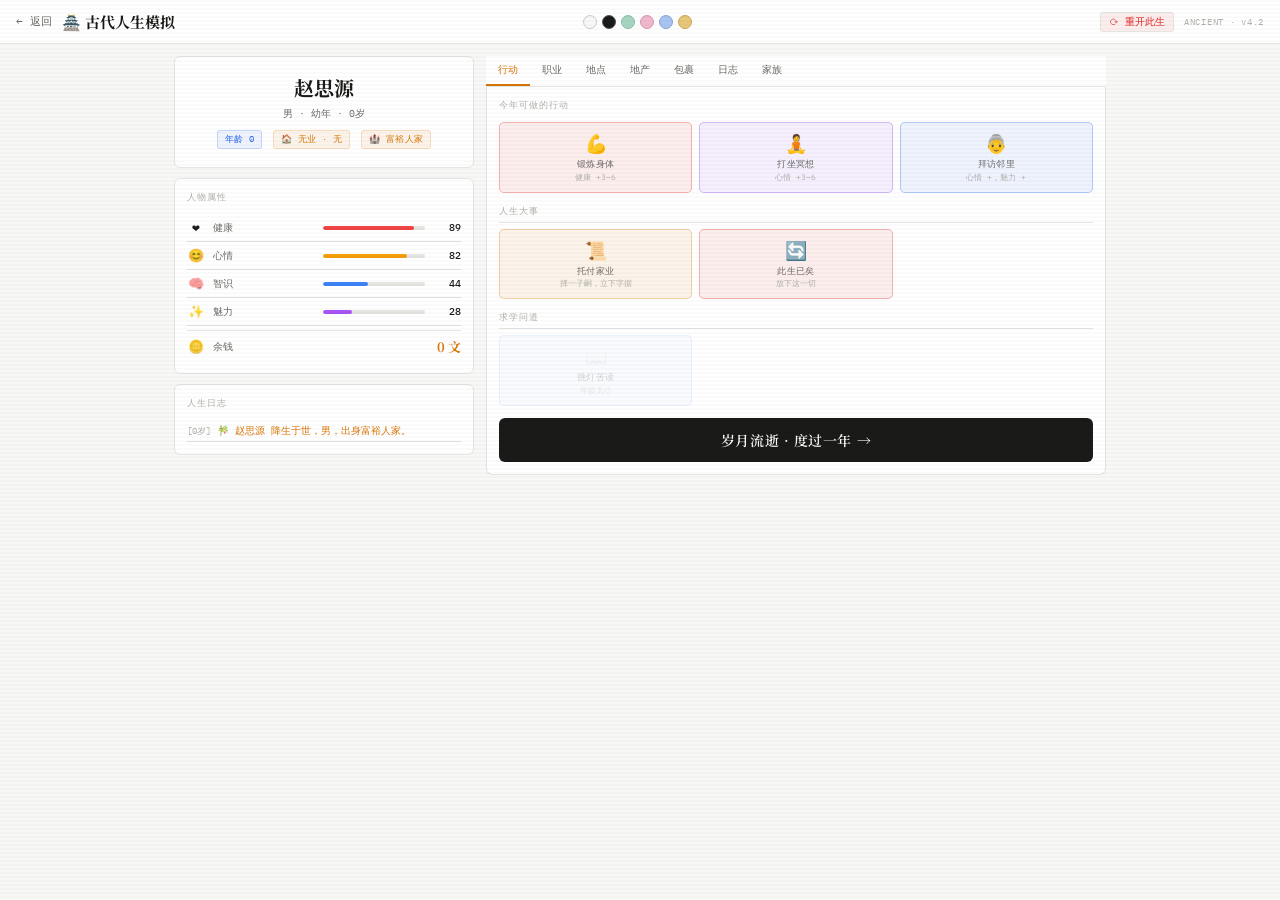
==== ancient.html @ 87bf8100 "4.2" ====
<!DOCTYPE html>
<html lang="zh-CN">
<head>
<meta charset="UTF-8">
<meta name="viewport" content="width=device-width, initial-scale=1.0">
<title>古代人生 · 摸鱼工作台</title>

<!-- CHANGELOG
{
  "version": "4.2",
  "icon": "🏯",
  "name": "古代人生模拟",
  "entries": [
    { "v": "4.2", "date": "2026-03-30", "items": [
      "科举系统重构：文试拆分为县试→府试→院试→乡试→会试→殿试六级，答题闯关制",
      "殿试新增写作玩法：随机主题，选风格与内容，契合度+智识加权计分，80分及第",
      "武试系统新增：武童试→武乡试→武会试→武殿试四级，回合制对决闯关",
      "新增武馆场所：习武强身，武试备考之所，与学堂并列于地点tab",
      "学堂武馆家世免费制：贫困全程付费，普通10岁前免费，富裕16岁前免费",
      "武馆年费逻辑：与学堂一致，缺钱自动退馆",
      "科举殿试得分决定初始官职品级：95分以上正三品，88分从五品，80分正七品",
      "新增药师专属玩法：接诊病人→选药材→研磨/煎煮→完成度结算熟练度",
      "新增行商专属玩法：跑商路线，京城出发两站回程，买卖货物，随机事件影响价格",
      "新增官员专属玩法：处理公文、颁布政策、调整税率，任期目标制，年末结算政绩",
      "新增地图数据：8个地点（清河县/安平镇/江南府/汴州城/西北边城/岭南道/海岛集市/西域商道）",
      "疾病库扩充：从6种增至12种，新增中暑/风湿/痢疾/目疾/心悸/饥寒交迫",
      "新增药材配方库：12种疾病各对应一张配方，含研磨/煎煮步骤",
      "职业数据调整：删除书生，官员改称文官，士兵/文官分别需武试/文试准入",
      "数据模块拆分：新增civil.js（科举数据）、locations.js（地图数据）"
    ]},
    { "v": "4.1", "date": "2026-03-29", "items": [
      "兄弟姐妹系统：每年有概率喜获兄弟姐妹，成年后自动婚配生育",
      "立遗嘱功能：可指定遗产继承人，未立遗嘱则自动分配",
      "子女金钱系统：子女拥有独立金钱，可给予零花钱",
      "子女职业系统：成年子女自动就业，获得俸禄",
      "子女教育体系：年满六岁可入学堂，每年需缴学费，囊中羞涩则被迫退学",
      "医馆新增调理身子/备孕调养/购置药材三大功能",
      "生育概率叠加机制：大夫调养与催子香囊效果可叠加",
      "礼品投其所好系统：根据NPC性格特质赠礼可获更高好感"
    ]},
    { "v": "4.0", "date": "2026-03-29", "items": [
      "子女互动界面全面改造，新增聊天、给零花钱、送礼功能",
      "新增外室系统，配偶妾室外室均可亲热生育",
      "提亲流程改为提亲/相亲机制",
      "地产系统重构，外室居住约束"
    ]}
  ]
}
CHANGELOG -->

<!-- 主题变量内联，确保无闪烁 -->
<style id="theme-vars">
[data-theme="white"]{--bg:#f8f8f6;--surface:#ffffff;--card:#ffffff;--border:#e4e4e0;--border-l:#d0d0cc;--text:#1a1a18;--muted:#6b6b66;--faint:#b0b0aa;--green:#16a34a;--green-l:rgba(22,163,74,.08);--amber:#d97706;--amber-l:rgba(217,119,6,.08);--blue:#2563eb;--blue-l:rgba(37,99,235,.08);--red:#dc2626;--red-l:rgba(220,38,38,.08);--purple:#7c3aed;--scanline:none}
[data-theme="dark"]{--bg:#0e0f0e;--surface:#141514;--card:#191a19;--border:#2a2b2a;--border-l:#363736;--text:#e8e8e4;--muted:#8a8a84;--faint:#4a4a46;--green:#4ade80;--green-l:rgba(74,222,128,.1);--amber:#fbbf24;--amber-l:rgba(251,191,36,.1);--blue:#60a5fa;--blue-l:rgba(96,165,250,.1);--red:#f87171;--red-l:rgba(248,113,113,.1);--purple:#c084fc;--scanline:repeating-linear-gradient(0deg,transparent,transparent 2px,rgba(0,0,0,.025) 2px,rgba(0,0,0,.025) 4px)}
[data-theme="mint"]{--bg:#f0f7f4;--surface:#ffffff;--card:#ffffff;--border:#c8e6da;--border-l:#a8d5c2;--text:#1a2e26;--muted:#5a7a6e;--faint:#a0bfb4;--green:#0d9063;--green-l:rgba(13,144,99,.08);--amber:#d97706;--amber-l:rgba(217,119,6,.08);--blue:#0369a1;--blue-l:rgba(3,105,161,.08);--red:#dc2626;--red-l:rgba(220,38,38,.08);--purple:#6d28d9;--scanline:none}
[data-theme="sakura"]{--bg:#fdf4f7;--surface:#ffffff;--card:#ffffff;--border:#f0d0dc;--border-l:#e0b0c0;--text:#2a1a20;--muted:#7a5060;--faint:#c4a0b0;--green:#16a34a;--green-l:rgba(22,163,74,.08);--amber:#d97706;--amber-l:rgba(217,119,6,.08);--blue:#7c3aed;--blue-l:rgba(124,58,237,.08);--red:#e11d48;--red-l:rgba(225,29,72,.08);--purple:#db2777;--scanline:none}
[data-theme="sky"]{--bg:#f0f6ff;--surface:#ffffff;--card:#ffffff;--border:#c8dcf8;--border-l:#a8c4f0;--text:#1a2040;--muted:#5060a0;--faint:#a0b0d8;--green:#0d9488;--green-l:rgba(13,148,136,.08);--amber:#d97706;--amber-l:rgba(217,119,6,.08);--blue:#2563eb;--blue-l:rgba(37,99,235,.08);--red:#dc2626;--red-l:rgba(220,38,38,.08);--purple:#7c3aed;--scanline:none}
[data-theme="warm"]{--bg:#fdf8f0;--surface:#ffffff;--card:#ffffff;--border:#ede0c8;--border-l:#d8c8a8;--text:#2a2018;--muted:#7a6040;--faint:#c0a878;--green:#16a34a;--green-l:rgba(22,163,74,.08);--amber:#d97706;--amber-l:rgba(217,119,6,.08);--blue:#2563eb;--blue-l:rgba(37,99,235,.08);--red:#dc2626;--red-l:rgba(220,38,38,.08);--purple:#7c3aed;--scanline:none}
</style>
<!-- 立即应用主题，避免闪白 -->
<script>(function(){var t=localStorage.getItem('moyu-theme')||'white';document.documentElement.setAttribute('data-theme',t);})();</script>

<link rel="stylesheet" href="modules/ancient/ancient.css">
</head>
<body>

<!-- 顶栏 -->
<div class="topbar">
  <div style="display:flex;align-items:center;gap:10px">
    <button class="back" onclick="history.back()">← 返回</button>
    <span class="topbar-title">🏯 古代人生模拟</span>
  </div>
  <div style="display:flex;gap:5px;align-items:center">
    <button onclick="st('white')" title="纸白" style="width:14px;height:14px;border-radius:50%;background:#f8f8f6;border:1px solid #ccc;cursor:pointer;padding:0"></button>
    <button onclick="st('dark')"  title="暗黑" style="width:14px;height:14px;border-radius:50%;background:#191a19;border:1px solid #555;cursor:pointer;padding:0"></button>
    <button onclick="st('mint')"  title="薄荷" style="width:14px;height:14px;border-radius:50%;background:#a8d5c2;border:1px solid #8abfaa;cursor:pointer;padding:0"></button>
    <button onclick="st('sakura')"title="樱花" style="width:14px;height:14px;border-radius:50%;background:#f0b8cc;border:1px solid #d898b0;cursor:pointer;padding:0"></button>
    <button onclick="st('sky')"   title="天空" style="width:14px;height:14px;border-radius:50%;background:#a8c4f0;border:1px solid #88a4d8;cursor:pointer;padding:0"></button>
    <button onclick="st('warm')"  title="暖橙" style="width:14px;height:14px;border-radius:50%;background:#e8c878;border:1px solid #c8a858;cursor:pointer;padding:0"></button>
  </div>
  <div style="display:flex;align-items:center;gap:10px">
    <button onclick="confirmRestart()" style="font-size:10px;padding:2px 8px;border-radius:3px;border:1px solid var(--border);background:var(--red-l);color:var(--red);cursor:pointer;font-family:var(--mono)">⟳ 重开此生</button>
    <span style="font-size:9px;color:var(--faint);letter-spacing:.08em">ANCIENT · v4.2</span>
  </div>
</div>

<!-- 主内容区 -->
<div id="app-main"></div>

<!-- 标准弹窗 -->
<div class="modal-overlay" id="modal" onclick="modalBgClick(event)">
  <div class="modal-box" id="modal-box">
    <div class="modal-title" id="modal-title"></div>
    <div class="modal-sub"   id="modal-sub"></div>
    <div class="modal-opts"  id="modal-opts"></div>
    <div class="modal-actions" id="modal-actions"></div>
  </div>
</div>

<!-- 全屏地点模态框 -->
<div class="venue-overlay" id="venue-overlay">
  <div class="venue-header">
    <button class="btn br" onclick="closeVenue()" style="font-size:10px;padding:4px 10px">← 离开</button>
    <div>
      <div id="venue-title" style="font-family:var(--serif);font-size:15px;font-weight:700"></div>
      <div id="venue-desc"  style="font-size:9px;color:var(--muted)"></div>
    </div>
    <div style="margin-left:auto;font-size:9px;color:var(--faint)" id="venue-year-status"></div>
  </div>
  <div class="venue-body" id="venue-body"></div>
  <div class="stamina-bar-wrap">
    <span style="font-size:9px;color:var(--muted)">⚡ 体力</span>
    <div class="stamina-bar"><div class="stamina-fill" id="stamina-fill"></div></div>
    <span style="font-size:9px;color:var(--muted)" id="stamina-val"></span>
    <button class="btn bg" onclick="restStamina()" style="font-size:9px;padding:3px 8px;margin-left:8px">休息补力</button>
  </div>
</div>

<!-- 入口：按顺序加载所有模块 -->
<script src="modules/ancient/data/names.js"></script>
<script src="modules/ancient/data/family.js"></script>
<script src="modules/ancient/data/estates.js"></script>
<script src="modules/ancient/data/jobs.js"></script>
<script src="modules/ancient/data/items.js"></script>
<script src="modules/ancient/data/events.js"></script>
<script src="modules/ancient/data/diseases.js"></script>
<script src="modules/ancient/data/civil.js"></script>
<script src="modules/ancient/data/locations.js"></script>
<script src="modules/ancient/data/naming.js"></script>
<script src="modules/ancient/core/state.js"></script>
<script src="modules/ancient/core/loop.js"></script>
<script src="modules/ancient/save.js"></script>
<script src="modules/ancient/ui/modal.js"></script>
<script src="modules/ancient/ui/render.js"></script>
<script src="modules/ancient/ui/tabs.js"></script>
<script src="modules/ancient/features/actions.js"></script>
<script src="modules/ancient/features/marriage.js"></script>
<script src="modules/ancient/features/social.js"></script>
<script src="modules/ancient/features/estate.js"></script>
<script src="modules/ancient/features/family.js"></script>
<script src="modules/ancient/features/health.js"></script>
<script src="modules/ancient/features/inherit.js"></script>
<script src="modules/ancient/systems/shop.js"></script>
<script src="modules/ancient/systems/venue.js"></script>
<script src="modules/ancient/systems/disease.js"></script>
<script src="modules/ancient/systems/career.js"></script>
<script src="modules/ancient/systems/school.js"></script>
<script src="modules/ancient/systems/jobplay.js"></script>
<script src="modules/ancient/main.js"></script>
</body>
</html>
---- modules/ancient/ancient.css ----
@import url('https://fonts.googleapis.com/css2?family=IBM+Plex+Mono:wght@300;400;500;600&family=Noto+Serif+SC:wght@400;600;700&display=swap');
:root{--mono:'IBM Plex Mono',monospace;--serif:'Noto Serif SC',serif;}
*{box-sizing:border-box;margin:0;padding:0}
body{font-family:var(--mono);background:var(--bg);color:var(--text);font-size:12px;min-height:100vh}
body::after{content:'';position:fixed;inset:0;background:repeating-linear-gradient(0deg,transparent,transparent 2px,rgba(0,0,0,.02) 2px,rgba(0,0,0,.02) 4px);pointer-events:none;z-index:9999}
.topbar{background:var(--surface);border-bottom:1px solid var(--border);height:44px;display:flex;align-items:center;justify-content:space-between;padding:0 16px;position:sticky;top:0;z-index:100}
.back{font-size:11px;color:var(--muted);cursor:pointer;background:none;border:none;font-family:var(--mono)}.back:hover{color:var(--text)}
.topbar-title{font-family:var(--serif);font-size:15px;font-weight:700}
.main{padding:12px 14px 32px;max-width:960px;margin:0 auto}
.main-grid{display:grid;grid-template-columns:300px 1fr;gap:12px;align-items:start}
.card{background:var(--card);border:1px solid var(--border);border-radius:6px;padding:12px;margin-bottom:10px}
.card:last-child{margin-bottom:0}
.ct{font-size:9px;color:var(--faint);text-transform:uppercase;letter-spacing:.12em;margin-bottom:10px}
.avatar-card{background:var(--card);border:1px solid var(--border);border-radius:6px;padding:16px;margin-bottom:10px;text-align:center}
.avatar-emoji{font-size:48px;line-height:1;margin-bottom:8px}
.avatar-name{font-family:var(--serif);font-size:20px;font-weight:700;color:var(--text)}
.avatar-meta{font-size:10px;color:var(--muted);margin-top:4px;line-height:1.6}
.avatar-tag{display:inline-block;padding:2px 7px;border-radius:3px;font-size:9px;margin:2px;letter-spacing:.04em}
.tag-age{background:var(--blue-l);color:var(--blue);border:1px solid rgba(37,99,235,.2)}
.tag-job{background:var(--amber-l);color:var(--amber);border:1px solid rgba(217,119,6,.2)}
.tag-alive{background:var(--green-l);color:var(--green);border:1px solid rgba(22,163,74,.2)}
.tag-dead{background:var(--red-l);color:var(--red);border:1px solid rgba(220,38,38,.2)}
.tag-married{background:rgba(124,58,237,.08);color:var(--purple);border:1px solid rgba(124,58,237,.2)}
.tag-family{background:rgba(217,119,6,.08);color:var(--amber);border:1px solid rgba(217,119,6,.2)}
.tag-sick{background:var(--red-l);color:var(--red);border:1px solid rgba(220,38,38,.3);animation:sickPulse 2s ease infinite}
@keyframes sickPulse{0%,100%{opacity:1}50%{opacity:.5}}
.stat-row{display:flex;align-items:center;gap:8px;padding:5px 0;border-bottom:1px solid var(--border)}
.stat-row:last-child{border-bottom:none}
.stat-icon{font-size:13px;width:18px;text-align:center;flex-shrink:0}
.stat-label{font-size:10px;color:var(--muted);flex:1}
.stat-bar{flex:1;height:5px;background:var(--border);border-radius:3px;overflow:hidden;max-width:80px}
.stat-fill{height:100%;border-radius:3px;transition:width .4s}
.stat-val{font-size:10px;font-weight:500;width:28px;text-align:right}
.action-grid{display:grid;grid-template-columns:1fr 1fr 1fr;gap:7px;margin-bottom:8px}
.action-btn{background:var(--bg);border:1px solid var(--border);border-radius:5px;padding:9px 6px;text-align:center;cursor:pointer;transition:all .15s;font-family:var(--mono);position:relative;overflow:hidden}
.action-btn:hover:not(:disabled){border-color:var(--border-l);background:var(--surface);transform:translateY(-1px)}
.action-btn:disabled{opacity:.3;cursor:not-allowed}
.action-btn .ab-icon{font-size:18px;margin-bottom:3px}
.action-btn .ab-name{font-size:9px;color:var(--muted);letter-spacing:.03em;line-height:1.3}
.action-btn .ab-cost{font-size:8px;color:var(--faint);margin-top:2px}
.action-btn.ab-amber{border-color:rgba(217,119,6,.3);background:var(--amber-l)}.action-btn.ab-amber:hover:not(:disabled){background:rgba(217,119,6,.15)}
.action-btn.ab-green{border-color:rgba(22,163,74,.3);background:var(--green-l)}.action-btn.ab-green:hover:not(:disabled){background:rgba(22,163,74,.15)}
.action-btn.ab-red{border-color:rgba(220,38,38,.3);background:var(--red-l)}.action-btn.ab-red:hover:not(:disabled){background:rgba(220,38,38,.15)}
.action-btn.ab-blue{border-color:rgba(37,99,235,.3);background:var(--blue-l)}.action-btn.ab-blue:hover:not(:disabled){background:rgba(37,99,235,.15)}
.action-btn.ab-purple{border-color:rgba(124,58,237,.3);background:rgba(124,58,237,.08)}.action-btn.ab-purple:hover:not(:disabled){background:rgba(124,58,237,.15)}
@keyframes btnRipple{0%{transform:scale(0);opacity:.6}100%{transform:scale(2.5);opacity:0}}
@keyframes btnSuccess{0%{opacity:1}50%{opacity:.7}100%{opacity:1}}
.action-btn.clicked{animation:btnSuccess .3s ease}
.btn-ripple{position:absolute;width:60px;height:60px;border-radius:50%;background:rgba(255,255,255,.35);transform:scale(0);pointer-events:none;animation:btnRipple .45s ease-out forwards}
@keyframes resultFlash{0%{opacity:0;transform:translateY(-4px)}30%{opacity:1;transform:translateY(0)}80%{opacity:1}100%{opacity:0;transform:translateY(-4px)}}
.result-chip{position:absolute;top:-22px;left:50%;transform:translateX(-50%);background:var(--text);color:var(--bg);padding:2px 8px;border-radius:10px;font-size:9px;white-space:nowrap;pointer-events:none;animation:resultFlash 1.6s ease forwards;z-index:10}
.result-chip.good{background:var(--green);color:#fff}
.result-chip.bad{background:var(--red);color:#fff}
.result-chip.info{background:var(--muted);color:#fff}
.log-wrap{background:var(--bg);border:1px solid var(--border);border-radius:4px;height:220px;overflow-y:auto;padding:8px 10px;scrollbar-width:thin;scrollbar-color:var(--border) transparent}
.log-wrap::-webkit-scrollbar{width:3px}.log-wrap::-webkit-scrollbar-thumb{background:var(--border)}
.log-entry{padding:3px 0;border-bottom:1px solid var(--border);font-size:10px;line-height:1.5}
.log-entry:last-child{border-bottom:none}
.log-age{color:var(--faint);margin-right:6px;font-size:9px}
.log-good{color:var(--green)}.log-bad{color:var(--red)}.log-event{color:var(--amber)}.log-info{color:var(--muted)}
.family-item{display:flex;align-items:center;gap:8px;padding:6px 0;border-bottom:1px solid var(--border)}
.family-item:last-child{border-bottom:none}
.fi-icon{font-size:18px;flex-shrink:0}
.fi-info{flex:1}
.fi-name{font-size:11px;font-weight:500}
.fi-rel{font-size:9px;color:var(--faint);margin-top:1px}
.fi-btn{font-size:9px;padding:2px 8px;border-radius:3px;border:1px solid var(--border);background:var(--bg);cursor:pointer;font-family:var(--mono);color:var(--muted)}
.fi-btn:hover{color:var(--text);border-color:var(--border-l)}
.fi-btn:disabled{opacity:.3;cursor:not-allowed}
.obituary{text-align:center;padding:24px 16px}
.obit-icon{font-size:52px;margin-bottom:12px}
.obit-title{font-family:var(--serif);font-size:22px;font-weight:700;margin-bottom:6px}
.obit-sub{font-size:11px;color:var(--muted);line-height:1.7;margin-bottom:20px}
.obit-stats{display:grid;grid-template-columns:repeat(3,1fr);gap:8px;margin-bottom:20px}
.os{background:var(--bg);border:1px solid var(--border);border-radius:5px;padding:10px}
.os-val{font-size:18px;font-weight:600;color:var(--amber)}
.os-lbl{font-size:9px;color:var(--faint);margin-top:2px;letter-spacing:.06em}
.inherit-list{margin-bottom:16px}
.inherit-item{display:flex;align-items:center;justify-content:space-between;padding:7px 10px;background:var(--bg);border:1px solid var(--border);border-radius:4px;margin-bottom:6px;cursor:pointer;transition:all .15s}
.inherit-item:hover{border-color:var(--amber)}
.ii-left{display:flex;align-items:center;gap:8px}
.ii-icon{font-size:20px}
.ii-name{font-size:11px;font-weight:500}
.ii-rel{font-size:9px;color:var(--faint)}
.ii-age{font-size:10px;color:var(--amber)}
/* Modal */
.modal-overlay{position:fixed;inset:0;background:rgba(0,0,0,.4);backdrop-filter:blur(3px);z-index:350;display:flex;align-items:center;justify-content:center;opacity:0;pointer-events:none;transition:opacity .2s}
.modal-overlay.show{opacity:1;pointer-events:all}
.modal-box{background:var(--surface);border:1px solid var(--border-l);border-radius:10px;width:min(440px,92vw);padding:20px;transform:translateY(12px) scale(.97);transition:transform .22s cubic-bezier(.34,1.3,.64,1);box-shadow:0 20px 50px rgba(0,0,0,.15);max-height:80vh;overflow-y:auto}
.modal-overlay.show .modal-box{transform:none}
.modal-title{font-family:var(--serif);font-size:16px;font-weight:700;margin-bottom:6px}
.modal-sub{font-size:10px;color:var(--muted);margin-bottom:16px;line-height:1.6}
.modal-opts{display:flex;flex-direction:column;gap:6px;margin-bottom:14px}
.modal-opt{padding:9px 12px;background:var(--bg);border:1px solid var(--border);border-radius:5px;cursor:pointer;font-size:11px;font-family:var(--mono);transition:all .12s;display:flex;justify-content:space-between;align-items:center}
.modal-opt:hover{border-color:var(--amber);background:var(--amber-l)}
.modal-opt-cost{font-size:9px;color:var(--faint)}
.modal-actions{display:flex;gap:8px;justify-content:flex-end}
.mclose{padding:6px 16px;border-radius:4px;border:1px solid var(--border);background:var(--bg);color:var(--muted);cursor:pointer;font-family:var(--mono);font-size:11px}
.mclose:hover{color:var(--text)}
.mconfirm{padding:6px 16px;border-radius:4px;border:none;background:var(--text);color:var(--bg);cursor:pointer;font-family:var(--mono);font-size:11px}
.mconfirm:hover{opacity:.85}
/* Fullscreen venue modal */
.venue-overlay{position:fixed;inset:0;background:var(--bg);z-index:300;display:flex;flex-direction:column;opacity:0;pointer-events:none;transition:opacity .25s}
.venue-overlay.show{opacity:1;pointer-events:all}
.venue-header{background:var(--surface);border-bottom:1px solid var(--border);padding:12px 16px;display:flex;align-items:center;gap:12px}
.venue-body{flex:1;overflow-y:auto;padding:16px;max-width:700px;margin:0 auto;width:100%}
.venue-spot{background:var(--card);border:1px solid var(--border);border-radius:8px;padding:12px;margin-bottom:10px;cursor:pointer;transition:all .15s}
.venue-spot:hover{border-color:var(--amber);transform:translateY(-1px)}
.venue-spot-name{font-family:var(--serif);font-size:13px;font-weight:600;margin-bottom:3px}
.venue-spot-desc{font-size:10px;color:var(--muted);margin-bottom:6px}
.venue-spot-people{font-size:9px;color:var(--faint)}
.stamina-bar-wrap{background:var(--surface);border-top:1px solid var(--border);padding:10px 16px;display:flex;align-items:center;gap:10px}
.stamina-bar{flex:1;height:6px;background:var(--border);border-radius:3px;overflow:hidden;max-width:200px}
.stamina-fill{height:100%;border-radius:3px;background:var(--green);transition:width .3s}
/* Next btn */
.next-btn{width:100%;padding:12px;background:var(--text);color:var(--bg);border:none;border-radius:6px;font-family:var(--serif);font-size:14px;font-weight:600;cursor:pointer;letter-spacing:.04em;transition:opacity .15s;margin-top:4px}
.next-btn:hover{opacity:.85}
.next-btn:disabled{opacity:.3;cursor:not-allowed}
/* Tabs */
.tabs{display:flex;background:var(--surface);border-bottom:1px solid var(--border);overflow-x:auto;margin-bottom:0}
.tab{padding:7px 12px;font-size:10px;color:var(--muted);cursor:pointer;border:none;border-bottom:2px solid transparent;background:none;font-family:var(--mono);white-space:nowrap;transition:all .12s}
.tab:hover{color:var(--text)}.tab.on{color:var(--amber);border-bottom-color:var(--amber)}
.panel{display:none}.panel.on{display:block}
.sec-head{font-size:9px;color:var(--faint);letter-spacing:.1em;text-transform:uppercase;margin:12px 0 6px;padding-bottom:4px;border-bottom:1px solid var(--border)}
.btn{display:inline-flex;align-items:center;justify-content:center;padding:5px 12px;border-radius:3px;font-size:11px;font-family:var(--mono);cursor:pointer;transition:all .12s;border:1px solid transparent}
.ba{background:var(--amber-l);color:var(--amber);border-color:rgba(217,119,6,.3)}.ba:hover:not(:disabled){background:rgba(217,119,6,.2)}
.bg{background:var(--green-l);color:var(--green);border-color:rgba(22,163,74,.3)}.bg:hover:not(:disabled){background:rgba(22,163,74,.2)}
.br{background:var(--red-l);color:var(--red);border-color:rgba(220,38,38,.3)}.br:hover:not(:disabled){background:rgba(220,38,38,.2)}
.bc{background:var(--blue-l);color:var(--blue);border-color:rgba(37,99,235,.3)}.bc:hover:not(:disabled){background:rgba(37,99,235,.2)}
.btn:disabled{opacity:.3;cursor:not-allowed}
@keyframes fadeUp{from{opacity:0;transform:translateY(8px)}to{opacity:1;transform:translateY(0)}}
.fadeup{animation:fadeUp .3s ease}
.job-rank{display:inline-block;padding:1px 5px;border-radius:2px;font-size:8px;background:var(--amber-l);color:var(--amber);border:1px solid rgba(217,119,6,.2);margin-left:4px}
.xp-bar-wrap{margin:4px 0 0}
.xp-bar{height:3px;background:var(--border);border-radius:2px;overflow:hidden}
.xp-fill{height:100%;border-radius:2px;background:var(--amber);transition:width .4s}
.shop-grid{display:grid;grid-template-columns:1fr 1fr;gap:7px}
.shop-item{background:var(--bg);border:1px solid var(--border);border-radius:5px;padding:9px;cursor:pointer;transition:all .12s;font-family:var(--mono)}
.shop-item:hover:not(.sold-out){border-color:var(--amber);background:var(--amber-l)}
.shop-item.sold-out{opacity:.4;cursor:not-allowed}
.si-icon{font-size:20px;margin-bottom:4px}
.si-name{font-size:10px;font-weight:500;margin-bottom:2px}
.si-desc{font-size:9px;color:var(--faint);line-height:1.4}
.si-price{font-size:10px;color:var(--amber);margin-top:4px;font-weight:600}
.inv-grid{display:grid;grid-template-columns:repeat(5,1fr);gap:6px;margin-bottom:8px}
.inv-slot{width:100%;aspect-ratio:1;background:var(--bg);border:1px solid var(--border);border-radius:4px;display:flex;flex-direction:column;align-items:center;justify-content:center;cursor:pointer;transition:all .12s;font-size:18px;position:relative}
.inv-slot.empty{cursor:default;opacity:.3}
.inv-slot:not(.empty):hover{border-color:var(--amber);background:var(--amber-l)}
.inv-slot .slot-name{font-size:7px;color:var(--faint);margin-top:2px;text-align:center;line-height:1.2}
.favor-bar{height:4px;background:var(--border);border-radius:2px;overflow:hidden;width:60px}
.favor-fill{height:100%;border-radius:2px;background:var(--purple);transition:width .4s}
.shop-item.job-book{border-color:rgba(217,119,6,.35);background:rgba(217,119,6,.05)}
.shop-item.job-book:hover:not(.sold-out){background:var(--amber-l)}
/* Sick badge */
.sick-badge{display:inline-block;padding:1px 5px;background:var(--red-l);color:var(--red);border:1px solid rgba(220,38,38,.3);border-radius:3px;font-size:8px;animation:sickPulse 2s infinite}
/* Year log cards */
.year-log-card{background:var(--bg);border:1px solid var(--border);border-radius:6px;padding:12px;margin-bottom:8px}
.year-log-badge{display:inline-block;padding:2px 6px;border-radius:3px;font-size:8px;margin-bottom:6px}
/* Estate manage */
.estate-resident-chip{display:inline-flex;align-items:center;gap:3px;background:var(--amber-l);color:var(--amber);border:1px solid rgba(217,119,6,.2);border-radius:3px;padding:1px 6px;font-size:9px;margin:2px;cursor:pointer}
.estate-resident-chip:hover{background:rgba(217,119,6,.2)}
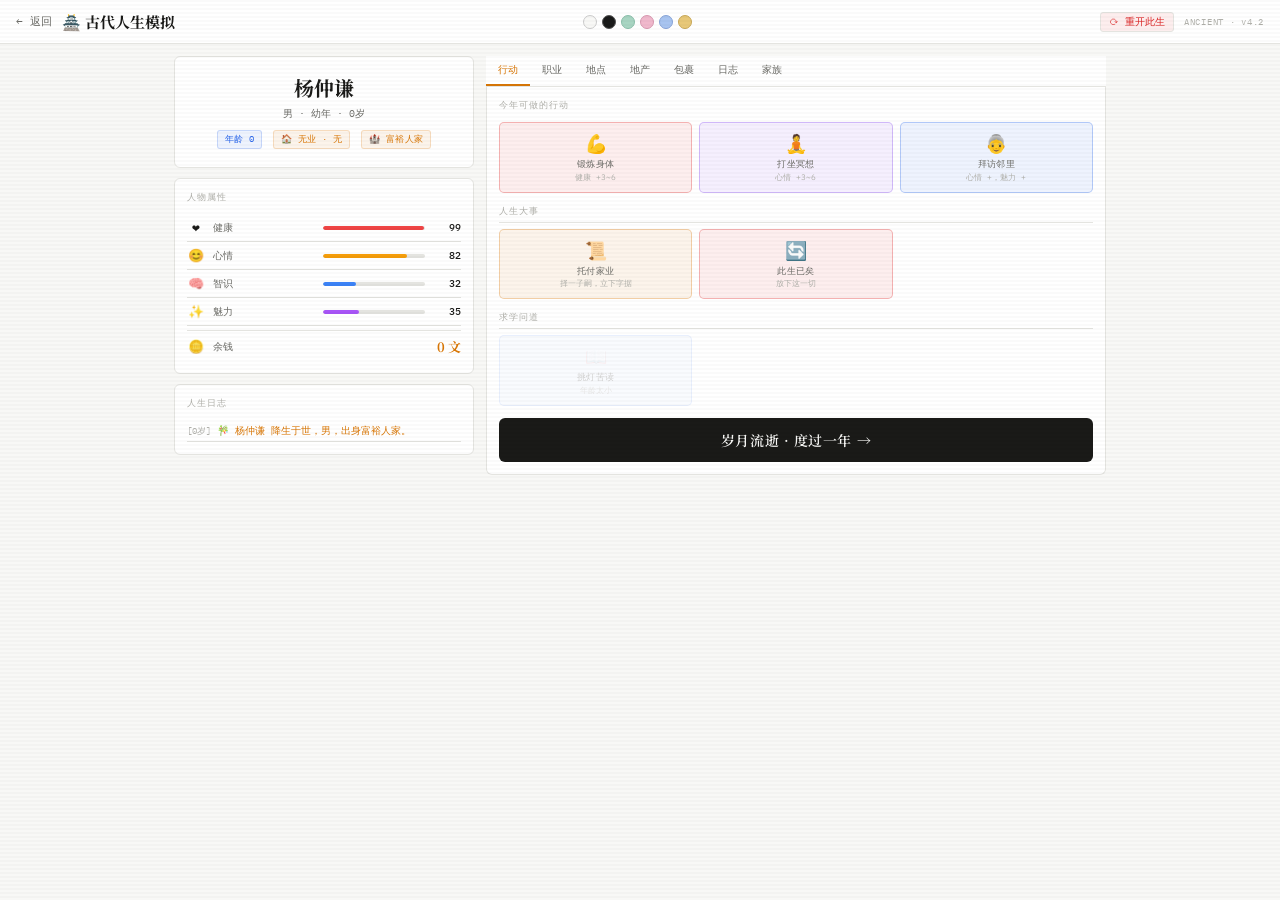
==== commit cc316340: "Update ancient.html" ====
--- a/ancient.html
+++ b/ancient.html
@@ -15,18 +15,10 @@
       "科举系统重构：文试拆分为县试→府试→院试→乡试→会试→殿试六级，答题闯关制",
       "殿试新增写作玩法：随机主题，选风格与内容，契合度+智识加权计分，80分及第",
       "武试系统新增：武童试→武乡试→武会试→武殿试四级，回合制对决闯关",
-      "新增武馆场所：习武强身，武试备考之所，与学堂并列于地点tab",
-      "学堂武馆家世免费制：贫困全程付费，普通10岁前免费，富裕16岁前免费",
-      "武馆年费逻辑：与学堂一致，缺钱自动退馆",
-      "科举殿试得分决定初始官职品级：95分以上正三品，88分从五品，80分正七品",
+      "新增武馆场所：习武强身，武试备考之所",
       "新增药师专属玩法：接诊病人→选药材→研磨/煎煮→完成度结算熟练度",
       "新增行商专属玩法：跑商路线，京城出发两站回程，买卖货物，随机事件影响价格",
       "新增官员专属玩法：处理公文、颁布政策、调整税率，任期目标制，年末结算政绩",
-      "新增地图数据：8个地点（清河县/安平镇/江南府/汴州城/西北边城/岭南道/海岛集市/西域商道）",
-      "疾病库扩充：从6种增至12种，新增中暑/风湿/痢疾/目疾/心悸/饥寒交迫",
-      "新增药材配方库：12种疾病各对应一张配方，含研磨/煎煮步骤",
-      "职业数据调整：删除书生，官员改称文官，士兵/文官分别需武试/文试准入",
-      "数据模块拆分：新增civil.js（科举数据）、locations.js（地图数据）"
     ]},
     { "v": "4.1", "date": "2026-03-29", "items": [
       "兄弟姐妹系统：每年有概率喜获兄弟姐妹，成年后自动婚配生育",
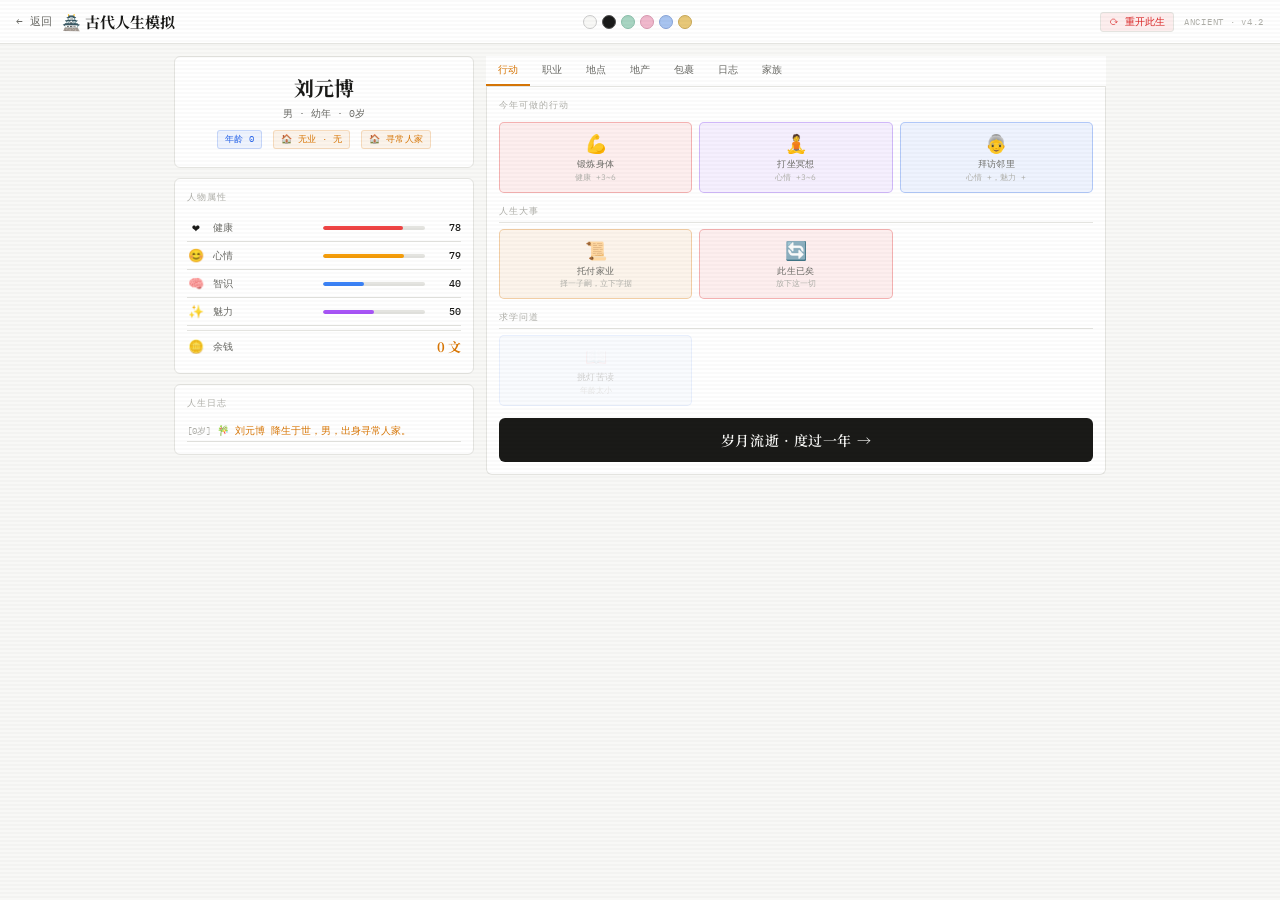
==== commit 4e3e842b: "Update ancient.html" ====
--- a/ancient.html
+++ b/ancient.html
@@ -129,9 +129,9 @@
 <script src="modules/ancient/features/marriage.js"></script>
 <script src="modules/ancient/features/social.js"></script>
 <script src="modules/ancient/features/estate.js"></script>
+<script src="modules/ancient/features/inherit.js"></script>
 <script src="modules/ancient/features/family.js"></script>
 <script src="modules/ancient/features/health.js"></script>
-<script src="modules/ancient/features/inherit.js"></script>
 <script src="modules/ancient/systems/shop.js"></script>
 <script src="modules/ancient/systems/venue.js"></script>
 <script src="modules/ancient/systems/disease.js"></script>
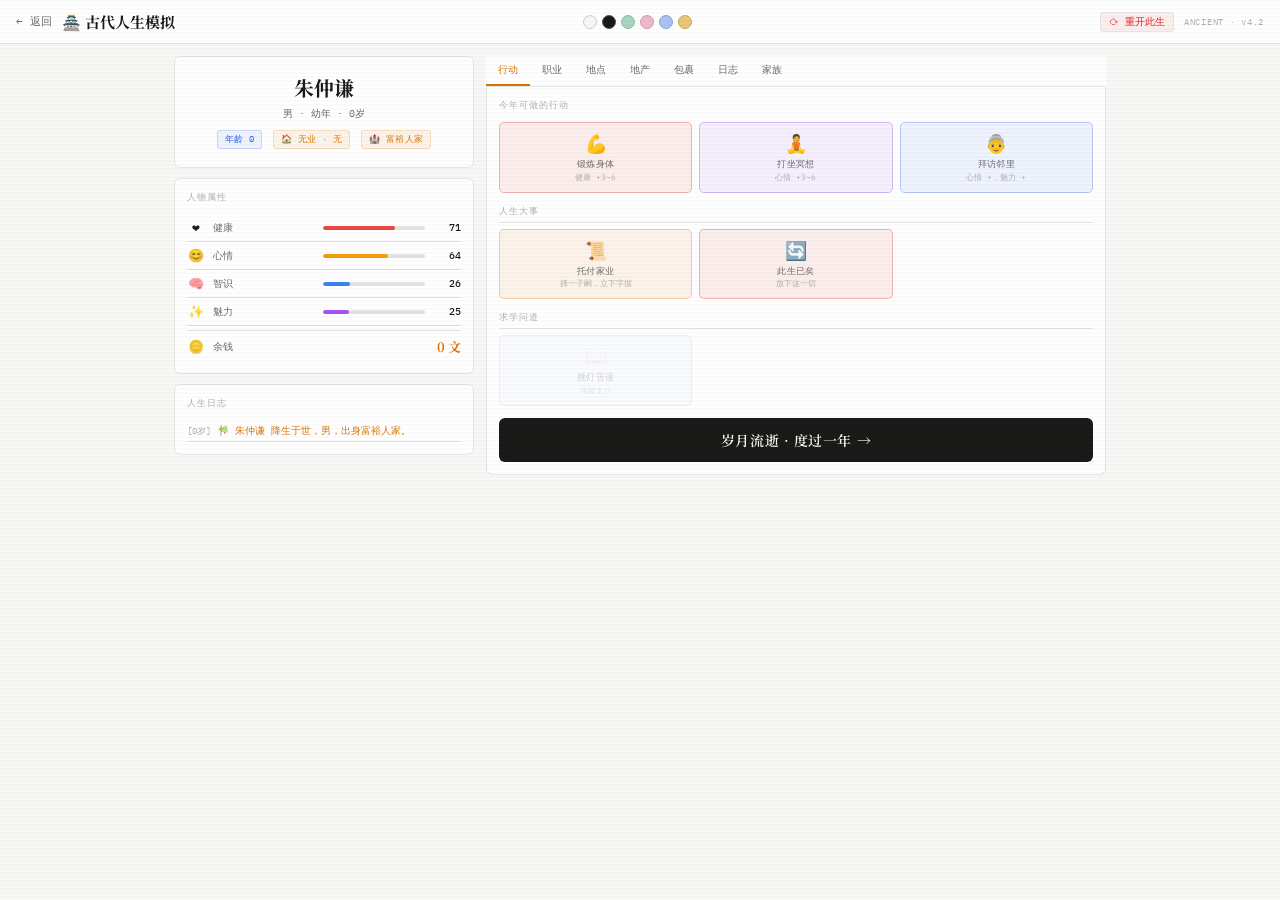
==== commit df1b6033: "更新" ====
--- a/ancient.html
+++ b/ancient.html
@@ -15,10 +15,18 @@
       "科举系统重构：文试拆分为县试→府试→院试→乡试→会试→殿试六级，答题闯关制",
       "殿试新增写作玩法：随机主题，选风格与内容，契合度+智识加权计分，80分及第",
       "武试系统新增：武童试→武乡试→武会试→武殿试四级，回合制对决闯关",
-      "新增武馆场所：习武强身，武试备考之所",
+      "新增武馆场所：习武强身，武试备考之所，与学堂并列于地点tab",
+      "学堂武馆家世免费制：贫困全程付费，普通10岁前免费，富裕16岁前免费",
+      "武馆年费逻辑：与学堂一致，缺钱自动退馆",
+      "科举殿试得分决定初始官职品级：95分以上正三品，88分从五品，80分正七品",
       "新增药师专属玩法：接诊病人→选药材→研磨/煎煮→完成度结算熟练度",
       "新增行商专属玩法：跑商路线，京城出发两站回程，买卖货物，随机事件影响价格",
       "新增官员专属玩法：处理公文、颁布政策、调整税率，任期目标制，年末结算政绩",
+      "新增地图数据：8个地点（清河县/安平镇/江南府/汴州城/西北边城/岭南道/海岛集市/西域商道）",
+      "疾病库扩充：从6种增至12种，新增中暑/风湿/痢疾/目疾/心悸/饥寒交迫",
+      "新增药材配方库：12种疾病各对应一张配方，含研磨/煎煮步骤",
+      "职业数据调整：删除书生，官员改称文官，士兵/文官分别需武试/文试准入",
+      "数据模块拆分：新增civil.js（科举数据）、locations.js（地图数据）"
     ]},
     { "v": "4.1", "date": "2026-03-29", "items": [
       "兄弟姐妹系统：每年有概率喜获兄弟姐妹，成年后自动婚配生育",
@@ -129,15 +137,17 @@
 <script src="modules/ancient/features/marriage.js"></script>
 <script src="modules/ancient/features/social.js"></script>
 <script src="modules/ancient/features/estate.js"></script>
-<script src="modules/ancient/features/inherit.js"></script>
 <script src="modules/ancient/features/family.js"></script>
 <script src="modules/ancient/features/health.js"></script>
+<script src="modules/ancient/features/inherit.js"></script>
 <script src="modules/ancient/systems/shop.js"></script>
 <script src="modules/ancient/systems/venue.js"></script>
 <script src="modules/ancient/systems/disease.js"></script>
 <script src="modules/ancient/systems/career.js"></script>
 <script src="modules/ancient/systems/school.js"></script>
 <script src="modules/ancient/systems/jobplay.js"></script>
+<script src="modules/ancient/systems/shopplay.js"></script>
+<script src="modules/ancient/data/tavern.js"></script>
 <script src="modules/ancient/main.js"></script>
 </body>
 </html>
--- a/modules/ancient/ancient.css
+++ b/modules/ancient/ancient.css
@@ -8,6 +8,11 @@
 .topbar-title{font-family:var(--serif);font-size:15px;font-weight:700}
 .main{padding:12px 14px 32px;max-width:960px;margin:0 auto}
 .main-grid{display:grid;grid-template-columns:300px 1fr;gap:12px;align-items:start}
+@media (max-width: 768px) {
+  .main-grid {
+    grid-template-columns: 1fr;
+  }
+}
 .card{background:var(--card);border:1px solid var(--border);border-radius:6px;padding:12px;margin-bottom:10px}
 .card:last-child{margin-bottom:0}
 .ct{font-size:9px;color:var(--faint);text-transform:uppercase;letter-spacing:.12em;margin-bottom:10px}
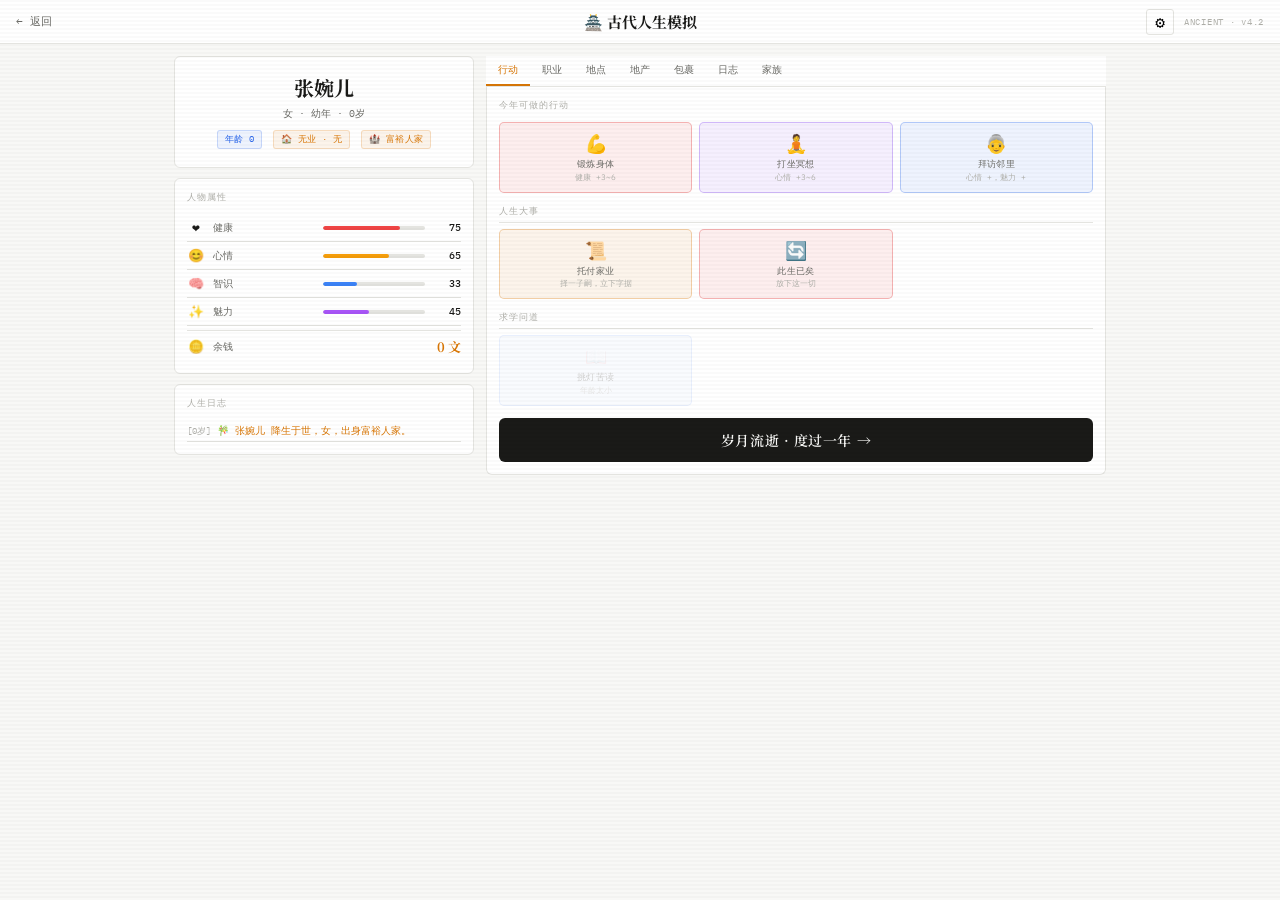
==== commit 4ad7bf91: "1" ====
--- a/ancient.html
+++ b/ancient.html
@@ -66,20 +66,12 @@
 
 <!-- 顶栏 -->
 <div class="topbar">
-  <div style="display:flex;align-items:center;gap:10px">
+  <div style="display:flex;align-items:center;gap:10px;flex:1">
     <button class="back" onclick="history.back()">← 返回</button>
-    <span class="topbar-title">🏯 古代人生模拟</span>
   </div>
-  <div style="display:flex;gap:5px;align-items:center">
-    <button onclick="st('white')" title="纸白" style="width:14px;height:14px;border-radius:50%;background:#f8f8f6;border:1px solid #ccc;cursor:pointer;padding:0"></button>
-    <button onclick="st('dark')"  title="暗黑" style="width:14px;height:14px;border-radius:50%;background:#191a19;border:1px solid #555;cursor:pointer;padding:0"></button>
-    <button onclick="st('mint')"  title="薄荷" style="width:14px;height:14px;border-radius:50%;background:#a8d5c2;border:1px solid #8abfaa;cursor:pointer;padding:0"></button>
-    <button onclick="st('sakura')"title="樱花" style="width:14px;height:14px;border-radius:50%;background:#f0b8cc;border:1px solid #d898b0;cursor:pointer;padding:0"></button>
-    <button onclick="st('sky')"   title="天空" style="width:14px;height:14px;border-radius:50%;background:#a8c4f0;border:1px solid #88a4d8;cursor:pointer;padding:0"></button>
-    <button onclick="st('warm')"  title="暖橙" style="width:14px;height:14px;border-radius:50%;background:#e8c878;border:1px solid #c8a858;cursor:pointer;padding:0"></button>
-  </div>
-  <div style="display:flex;align-items:center;gap:10px">
-    <button onclick="confirmRestart()" style="font-size:10px;padding:2px 8px;border-radius:3px;border:1px solid var(--border);background:var(--red-l);color:var(--red);cursor:pointer;font-family:var(--mono)">⟳ 重开此生</button>
+  <span class="topbar-title" style="position:absolute;left:50%;transform:translateX(-50%)">🏯 古代人生模拟</span>
+  <div style="display:flex;align-items:center;gap:10px;flex:1;justify-content:flex-end">
+    <button onclick="openSettings()" style="font-size:16px;padding:2px 8px;border-radius:3px;border:1px solid var(--border);background:var(--surface);cursor:pointer;font-family:var(--mono)">⚙️</button>
     <span style="font-size:9px;color:var(--faint);letter-spacing:.08em">ANCIENT · v4.2</span>
   </div>
 </div>
@@ -113,6 +105,25 @@
     <div class="stamina-bar"><div class="stamina-fill" id="stamina-fill"></div></div>
     <span style="font-size:9px;color:var(--muted)" id="stamina-val"></span>
     <button class="btn bg" onclick="restStamina()" style="font-size:9px;padding:3px 8px;margin-left:8px">休息补力</button>
+  </div>
+</div>
+
+<!-- 设置界面弹窗 -->
+<div class="modal-overlay" id="settings-modal" onclick="settingsModalBgClick(event)">
+  <div class="modal-box" style="max-width:500px">
+    <div class="modal-title">⚙️ 设置</div>
+    <div class="modal-sub" style="text-align:center;padding:10px 0">选择你喜欢的主题样式</div>
+    <div style="display:grid;grid-template-columns:repeat(3,1fr);gap:10px;padding:10px">
+      <button onclick="st('white')" class="theme-btn" title="纸白" style="background:#f8f8f6;border:2px solid #ccc;height:60px;border-radius:8px;cursor:pointer;font-size:12px;font-family:var(--serif)">纸白</button>
+      <button onclick="st('dark')" class="theme-btn" title="暗黑" style="background:#191a19;border:2px solid #555;height:60px;border-radius:8px;cursor:pointer;font-size:12px;font-family:var(--serif);color:#fff">暗黑</button>
+      <button onclick="st('mint')" class="theme-btn" title="薄荷" style="background:#a8d5c2;border:2px solid #8abfaa;height:60px;border-radius:8px;cursor:pointer;font-size:12px;font-family:var(--serif)">薄荷</button>
+      <button onclick="st('sakura')" class="theme-btn" title="樱花" style="background:#f0b8cc;border:2px solid #d898b0;height:60px;border-radius:8px;cursor:pointer;font-size:12px;font-family:var(--serif)">樱花</button>
+      <button onclick="st('sky')" class="theme-btn" title="天空" style="background:#a8c4f0;border:2px solid #88a4d8;height:60px;border-radius:8px;cursor:pointer;font-size:12px;font-family:var(--serif)">天空</button>
+      <button onclick="st('warm')" class="theme-btn" title="暖橙" style="background:#e8c878;border:2px solid #c8a858;height:60px;border-radius:8px;cursor:pointer;font-size:12px;font-family:var(--serif)">暖橙</button>
+    </div>
+    <div class="modal-actions">
+      <button class="mclose" onclick="closeSettings()">关闭</button>
+    </div>
   </div>
 </div>
 
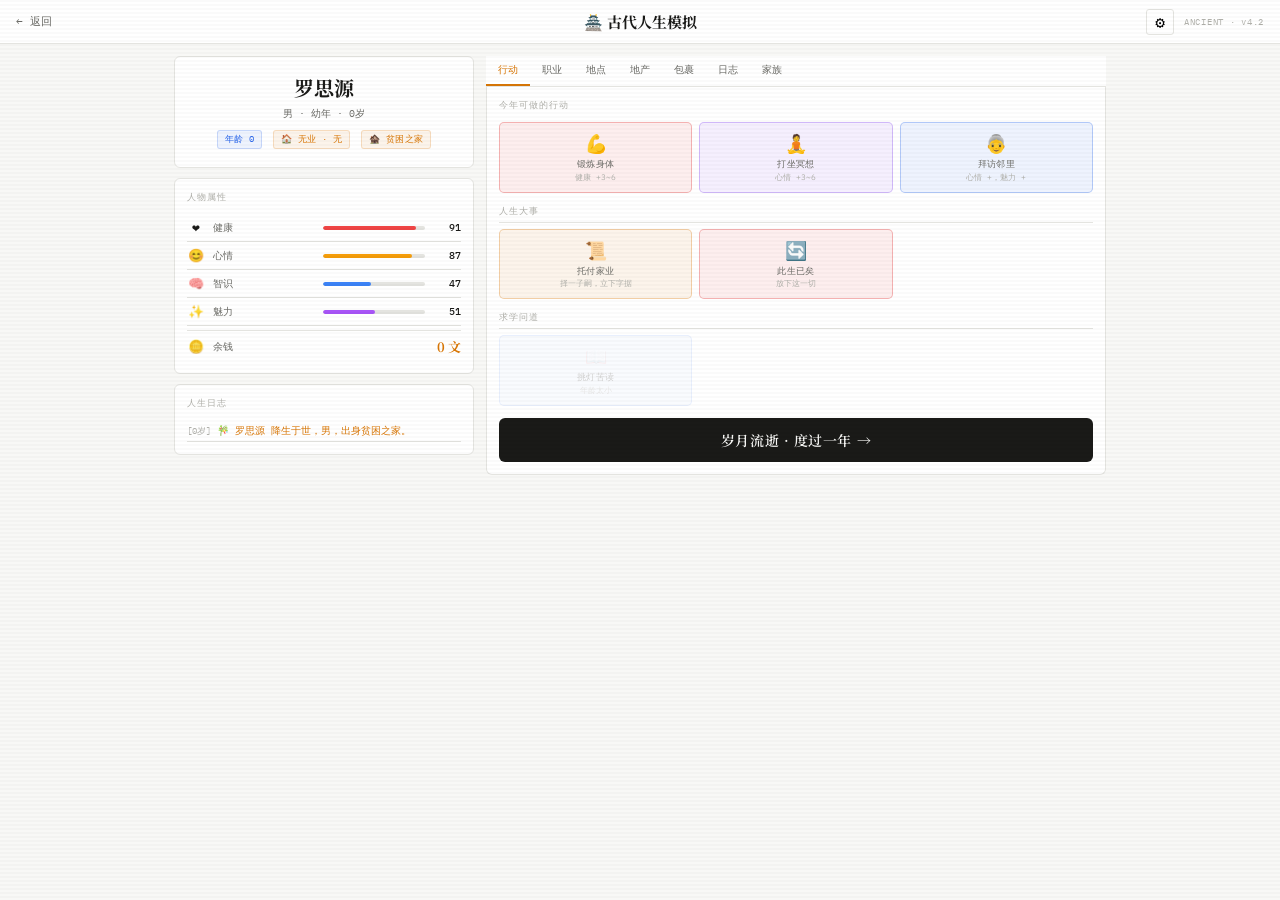
==== commit ba2a482c: "Update ancient.html" ====
--- a/ancient.html
+++ b/ancient.html
@@ -159,6 +159,7 @@
 <script src="modules/ancient/systems/jobplay.js"></script>
 <script src="modules/ancient/systems/shopplay.js"></script>
 <script src="modules/ancient/data/tavern.js"></script>
+<script src="modules/ancient/systems/tavernplay.js"></script>
 <script src="modules/ancient/main.js"></script>
 </body>
 </html>
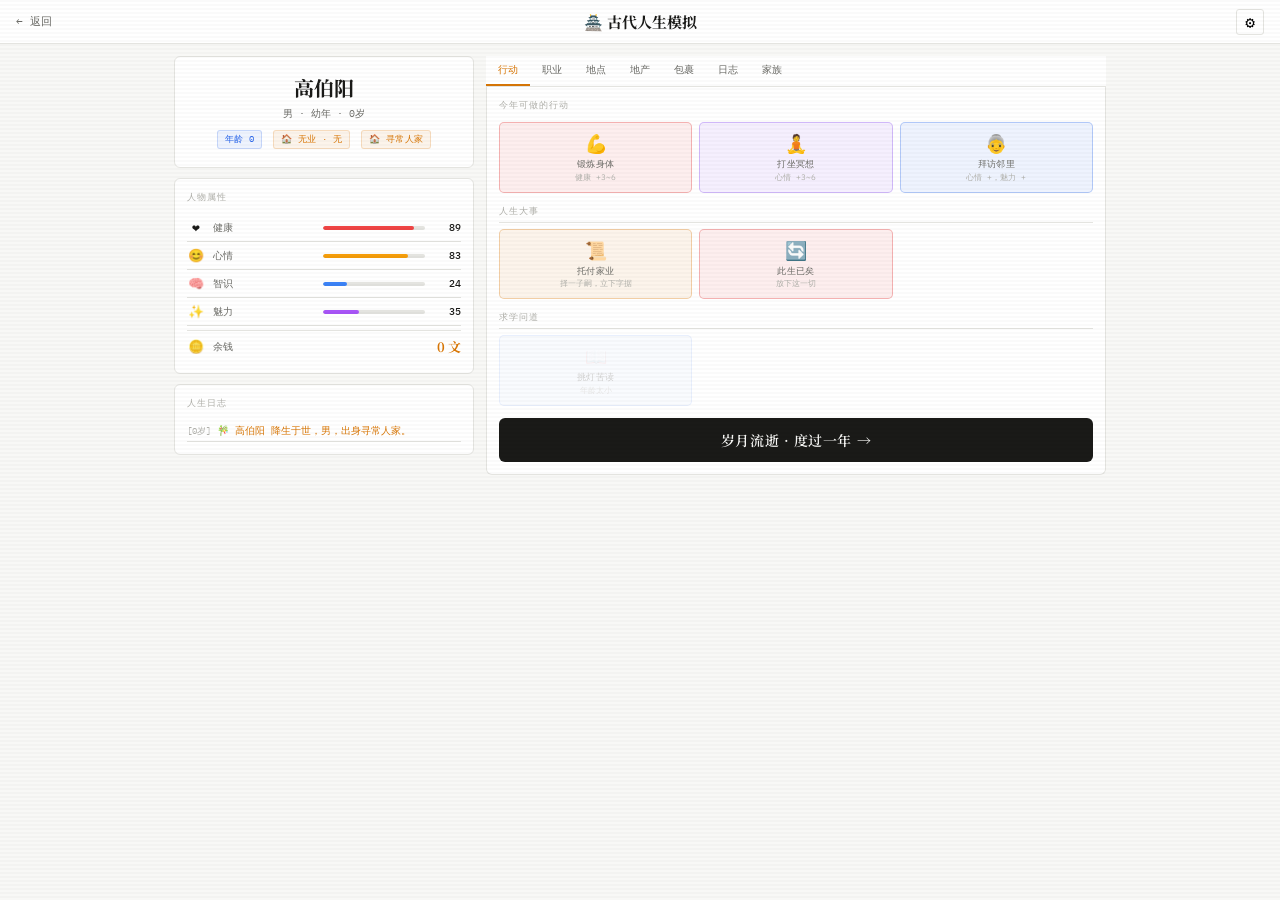
==== commit 7c2bf626: "Update ancient.html" ====
--- a/ancient.html
+++ b/ancient.html
@@ -72,7 +72,6 @@
   <span class="topbar-title" style="position:absolute;left:50%;transform:translateX(-50%)">🏯 古代人生模拟</span>
   <div style="display:flex;align-items:center;gap:10px;flex:1;justify-content:flex-end">
     <button onclick="openSettings()" style="font-size:16px;padding:2px 8px;border-radius:3px;border:1px solid var(--border);background:var(--surface);cursor:pointer;font-family:var(--mono)">⚙️</button>
-    <span style="font-size:9px;color:var(--faint);letter-spacing:.08em">ANCIENT · v4.2</span>
   </div>
 </div>
 
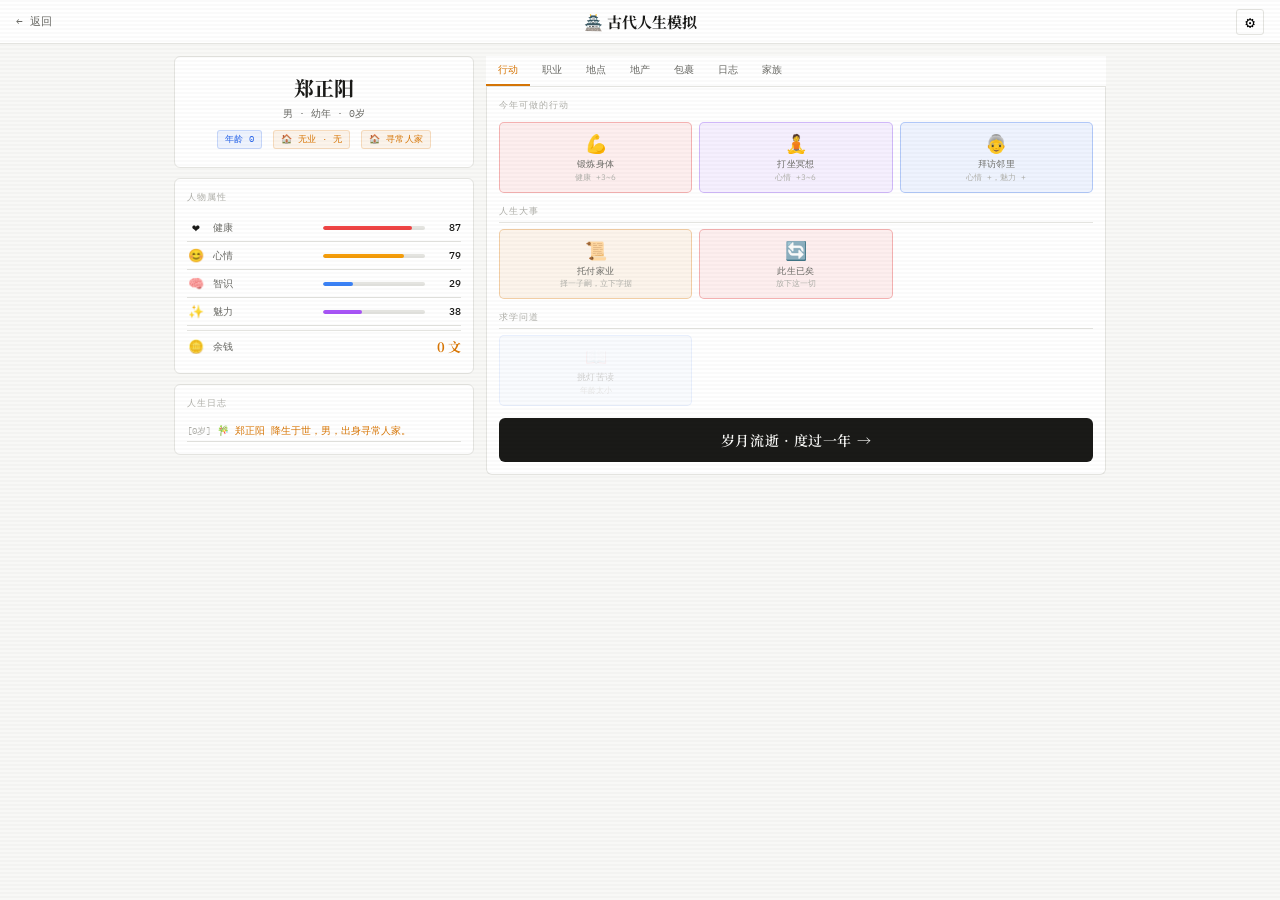
==== commit 10bd27d0: "41" ====
--- a/ancient.html
+++ b/ancient.html
@@ -137,6 +137,7 @@
 <script src="modules/ancient/data/civil.js"></script>
 <script src="modules/ancient/data/locations.js"></script>
 <script src="modules/ancient/data/naming.js"></script>
+<script src="modules/ancient/data/zhuazhou.js"></script>
 <script src="modules/ancient/core/state.js"></script>
 <script src="modules/ancient/core/loop.js"></script>
 <script src="modules/ancient/save.js"></script>
@@ -157,6 +158,8 @@
 <script src="modules/ancient/systems/school.js"></script>
 <script src="modules/ancient/systems/jobplay.js"></script>
 <script src="modules/ancient/systems/shopplay.js"></script>
+<script src="modules/ancient/systems/zhuazhou.js"></script>
+<script src="modules/ancient/systems/year-ledger.js"></script>
 <script src="modules/ancient/data/tavern.js"></script>
 <script src="modules/ancient/systems/tavernplay.js"></script>
 <script src="modules/ancient/main.js"></script>
